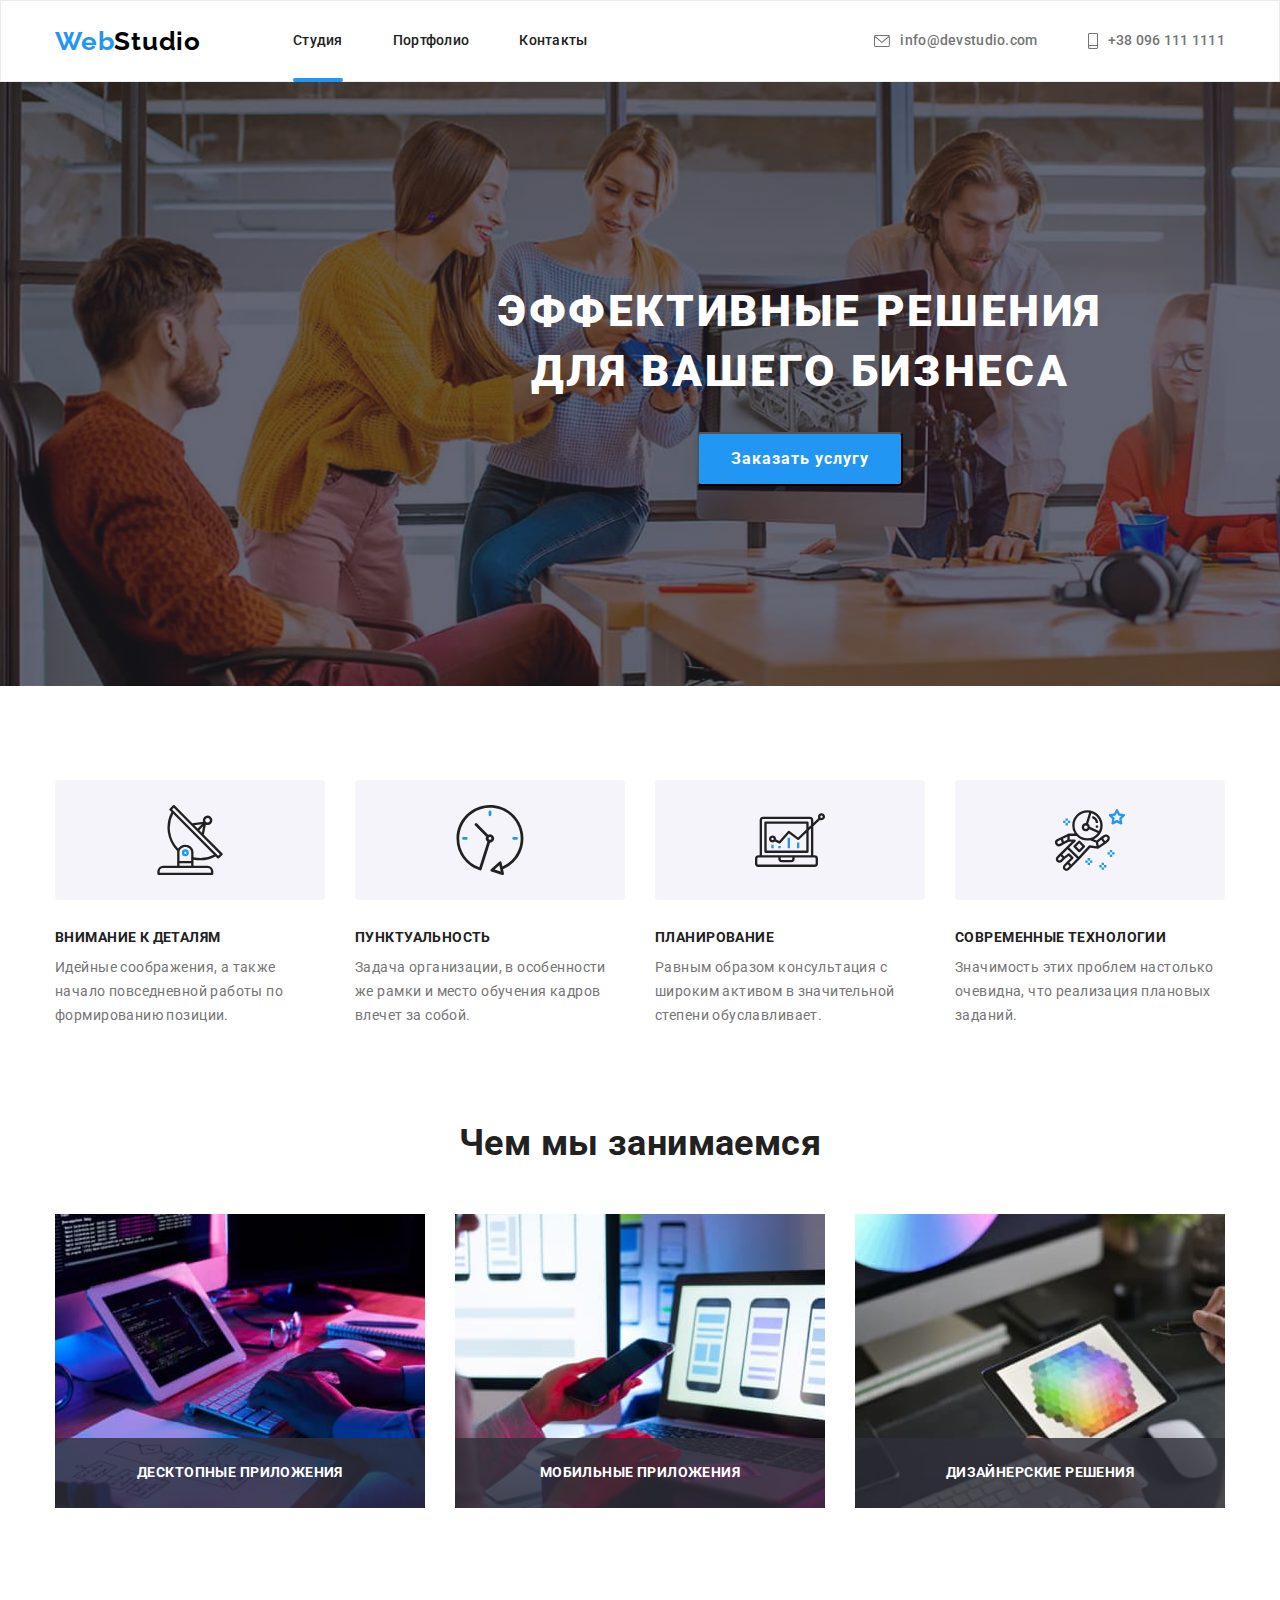
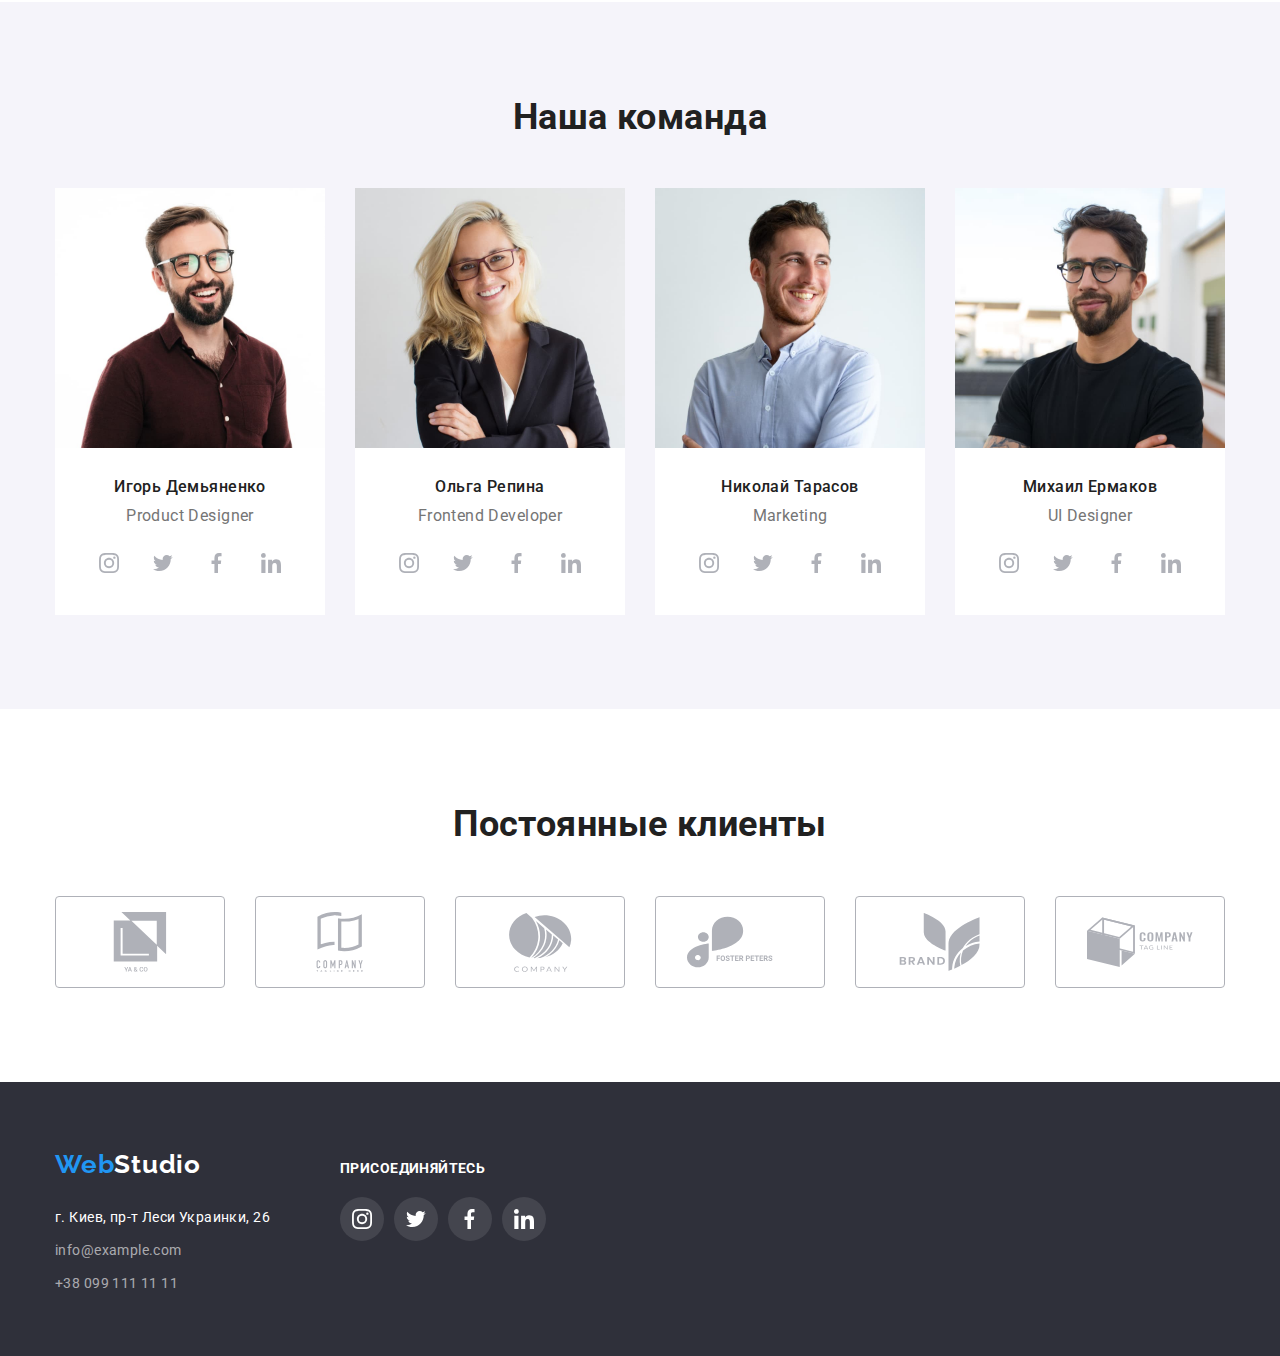
==== index.html @ 75824aaf "Previous homework" ====
<!DOCTYPE html>
<html lang="ru">
<head>
    <meta charset="UTF-8">
    <meta http-equiv="X-UA-Compatible" content="IE=edge">
    <meta name="viewport" content="width=device-width, initial-scale=1.0">
    <title>Главная</title>
    <link rel="stylesheet" href="https://cdnjs.cloudflare.com/ajax/libs/modern-normalize/1.1.0/modern-normalize.min.css">
    <link rel="preconnect" href="https://fonts.googleapis.com">
    <link rel="preconnect" href="https://fonts.gstatic.com" crossorigin>
    <link href="https://fonts.googleapis.com/css2?family=Raleway:wght@700&family=Roboto:wght@400;500;700;900&display=swap"
        rel="stylesheet">
    <link rel="stylesheet" href="./css/styles.css">
</head>
<body>

    <!-- header -->
    <header class="header">
        <div class="container  header-container">
            <nav class="nav">
                <a class="logo link" href="#">Web<span class="logo-header">Studio</span></a>
                <ul class="nav-list list">
                    <li class="nav-list-item"><a class="header-link link active-link" href="./index.html">Студия</a></li>
                    <li class="nav-list-item"><a class="header-link link" href="./portfolio.html">Портфолио</a></li>
                    <li class="nav-list-item"><a class="header-link link" href="">Контакты</a></li>
                </ul>
            </nav>
            <ul class="contacts-list list">
                <li class="contacts-list-item">
                    <a class="header-link link" href="mailto:info@devstudio.com">
                        <svg class="contacts-list-icon" width="16" height="12">
                            <use href="./images/icons.svg#icon-envelope"></use>
                        </svg>
                        info@devstudio.com
                    </a>
                </li>
                <li class="contacts-list-item">
                    <a class="header-link link" href="tel:+380961111111">
                        <svg class="contacts-list-icon" width="10" height="16">
                            <use href="./images/icons.svg#icon-smartphone"></use>
                        </svg>
                        +38 096 111 1111
                    </a>
                </li>
            </ul>
        </div>
    </header>
    <main>

        <!-- hero -->
        <section class="hero">
            <div class="container ">
                <h1 class="hero-title">Эффективные решения для вашего бизнеса</h1>
                <button class="hero-btn button" type='button' data-modal-open>Заказать услугу</button>
            </div>
        </section>

        <!-- our advantages -->
        <section class="advantages section">
            <div class="container ">
                <h2 class="visually-hidden">Наши преимущества</h2>
                <ul class="advantages-list list card-set">
                    <li class="advantages-list-item card-set-item">
                        <div class="thumb">
                            <svg class="advantages-icon" width="70" height="70">
                                <use href="./images/icons.svg#icon-antenna"></use>
                            </svg>
                        </div>
                        <h3 class="advantages-list-title">Внимание к деталям</h3>
                        <p class="advantages-list-paragraph">Идейные соображения, а также начало повседневной работы по формированию
                            позиции.</p>
                    </li>
                    <li class="advantages-list-item card-set-item">
                        <div class="thumb">
                            <svg class="advantages-icon" width="70" height="70">
                            <use href="./images/icons.svg#icon-clock"></use>
                        </svg>
                        </div>
                        <h3 class="advantages-list-title">Пунктуальность</h3>
                        <p class="advantages-list-paragraph">Задача организации, в особенности же рамки и место обучения кадров влечет
                            за собой.</p>
                    </li>
                    <li class="advantages-list-item card-set-item">
                        <div class="thumb">
                            <svg class="advantages-icon" width="70" height="70">
                                <use href="./images/icons.svg#icon-diagram"></use>
                            </svg>
                        </div>
                        <h3 class="advantages-list-title">Планирование</h3>
                        <p class="advantages-list-paragraph">Равным образом консультация с широким активом в значительной степени
                            обуславливает.</p>
                    </li>
                    <li class="advantages-list-item card-set-item">
                        <div class="thumb">
                            <svg class="advantages-icon" width="70" height="70">
                                <use href="./images/icons.svg#icon-astronaut"></use>
                            </svg>
                        </div>
                        <h3 class="advantages-list-title">Современные технологии</h3>
                        <p class="advantages-list-paragraph">Значимость этих проблем настолько очевидна, что реализация плановых
                            заданий.</p>
                    </li>
                </ul>
            </div>
        </section>

        <!-- what we do -->
        <section class="our-works section">
            <div class="container ">
                <h2 class="section-title">Чем мы занимаемся</h2>
                <ul class="our-works-list list card-set">
                    <li class="our-works-list-item card-set-item">
                        <img class="our-works-list-img" src="./images/what-we-do/photo1.jpg"
                        alt="Разработка десктопных приложений" width="370" height="294">
                        <div class="our-works-overlay">
                            <p class="our-works-direction">
                                Десктопные приложения
                            </p>
                        </div>
                    </li>
                    <li class="our-works-list-item card-set-item">
                        <img class="our-works-list-img" src="./images/what-we-do/photo2.jpg"
                        alt="Разработка мобильных приложений" width="370" height="294">
                        <div class="our-works-overlay">
                            <p class="our-works-direction">
                                Мобильные приложения
                            </p>
                        </div>
                    </li>
                    <li class="our-works-list-item card-set-item">
                        <img class="our-works-list-img" src="./images/what-we-do/photo3.jpg"
                        alt="Работа с графикой" width="370" height="294">
                        <div class="our-works-overlay">
                            <p class="our-works-direction">
                                Дизайнерские решения
                            </p>
                        </div>
                    </li>
                </ul>
            </div>
        </section>

        <!-- our team -->
        <section class="our-team section">
            <div class="container">
                <h2 class="section-title">Наша команда</h2>
                <ul class="our-team-list list card-set">
                    <li class="our-team-list-item card-set-item">
                        <img class="our-team-list-img" src="./images/our-team/photo1.jpg"
                            alt="Фото Игоря Демьяненко" width="270" height="260">
                        <div class="our-team-border">
                            <h3 class="our-team-list-name">Игорь Демьяненко</h3>
                            <p class="our-team-list-position">Product Designer</p>
                            <ul class="social-list list">
                                <li class="social-list-item">
                                    <a href="" class="social-link thumb" target="_blank" rel="noopener noreferrer">
                                        <svg class="social-icon" width="20" height="20">
                                            <use href="./images/icons.svg#icon-instagram"></use>
                                        </svg>
                                    </a>
                                </li>
                                <li class="social-list-item">
                                    <a href="" class="social-link thumb" target="_blank" rel="noopener noreferrer">
                                        <svg class="social-icon" width="20" height="20">
                                            <use href="./images/icons.svg#icon-twitter"></use>
                                        </svg>
                                    </a>
                                </li>
                                <li class="social-list-item">
                                    <a href="" class="social-link thumb" target="_blank" rel="noopener noreferrer">
                                        <svg class="social-icon" width="20" height="20">
                                            <use href="./images/icons.svg#icon-facebook"></use>
                                        </svg>
                                    </a>
                                </li>
                                <li class="social-list-item">
                                    <a href="" class="social-link thumb" target="_blank" rel="noopener noreferrer">
                                        <svg class="social-icon" width="20" height="20">
                                            <use href="./images/icons.svg#icon-linkedin"></use>
                                        </svg>
                                    </a>
                                </li>
                            </ul>
                        </div>
                    </li>
                    <li class="our-team-list-item card-set-item">
                        <img class="our-team-list-img" src="./images/our-team/photo2.jpg"
                            alt="Фото Ольги Репиной" width="270" height="260">
                        <div class="our-team-border">
                            <h3 class="our-team-list-name">Ольга Репина</h3>
                            <p class="our-team-list-position">Frontend Developer</p>
                            <ul class="social-list list">
                                <li class="social-list-item">
                                    <a href="" class="social-link thumb" target="_blank" rel="noopener noreferrer">
                                        <svg class="social-icon" width="20" height="20">
                                            <use href="./images/icons.svg#icon-instagram"></use>
                                        </svg>
                                    </a>
                                </li>
                                <li class="social-list-item">
                                    <a href="" class="social-link thumb" target="_blank" rel="noopener noreferrer">
                                        <svg class="social-icon" width="20" height="20">
                                            <use href="./images/icons.svg#icon-twitter"></use>
                                        </svg>
                                    </a>
                                </li>
                                <li class="social-list-item">
                                    <a href="" class="social-link thumb" target="_blank" rel="noopener noreferrer">
                                        <svg class="social-icon" width="20" height="20">
                                            <use href="./images/icons.svg#icon-facebook"></use>
                                        </svg>
                                    </a>
                                </li>
                                <li class="social-list-item">
                                    <a href="" class="social-link thumb" target="_blank" rel="noopener noreferrer">
                                        <svg class="social-icon" width="20" height="20">
                                            <use href="./images/icons.svg#icon-linkedin"></use>
                                        </svg>
                                    </a>
                                </li>
                            </ul>
                        </div>
                    </li>
                    <li class="our-team-list-item card-set-item">
                        <img class="our-team-list-img" src="./images/our-team/photo3.jpg"
                            alt="Фото Николая Тарасова" width="270" height="260">
                        <div class="our-team-border">
                            <h3 class="our-team-list-name">Николай Тарасов</h3>
                            <p class="our-team-list-position">Marketing</p>
                            <ul class="social-list list">
                                <li class="social-list-item">
                                    <a href="" class="social-link thumb" target="_blank" rel="noopener noreferrer">
                                        <svg class="social-icon" width="20" height="20">
                                            <use href="./images/icons.svg#icon-instagram"></use>
                                        </svg>
                                    </a>
                                </li>
                                <li class="social-list-item">
                                    <a href="" class="social-link thumb" target="_blank" rel="noopener noreferrer">
                                        <svg class="social-icon" width="20" height="20">
                                            <use href="./images/icons.svg#icon-twitter"></use>
                                        </svg>
                                    </a>
                                </li>
                                <li class="social-list-item">
                                    <a href="" class="social-link thumb" target="_blank" rel="noopener noreferrer">
                                        <svg class="social-icon" width="20" height="20">
                                            <use href="./images/icons.svg#icon-facebook"></use>
                                        </svg>
                                    </a>
                                </li>
                                <li class="social-list-item">
                                    <a href="" class="social-link thumb" target="_blank" rel="noopener noreferrer">
                                        <svg class="social-icon" width="20" height="20">
                                            <use href="./images/icons.svg#icon-linkedin"></use>
                                        </svg>
                                    </a>
                                </li>
                            </ul>
                        </div>
                    </li>
                    <li class="our-team-list-item card-set-item">
                        <img class="our-team-list-img" src="./images/our-team/photo4.jpg"
                            alt="Фото Михаила Ермакова" width="270" height="260">
                        <div class="our-team-border">
                            <h3 class="our-team-list-name">Михаил Ермаков</h3>
                            <p class="our-team-list-position">UI Designer</p>
                            <ul class="social-list list">
                                <li class="social-list-item">
                                    <a href="" class="social-link thumb" target="_blank" rel="noopener noreferrer">
                                        <svg class="social-icon" width="20" height="20">
                                            <use href="./images/icons.svg#icon-instagram"></use>
                                        </svg>
                                    </a>
                                </li>
                                <li class="social-list-item">
                                    <a href="" class="social-link thumb" target="_blank" rel="noopener noreferrer">
                                        <svg class="social-icon" width="20" height="20">
                                            <use href="./images/icons.svg#icon-twitter"></use>
                                        </svg>
                                    </a>
                                </li>
                                <li class="social-list-item">
                                    <a href="" class="social-link thumb" target="_blank" rel="noopener noreferrer">
                                        <svg class="social-icon" width="20" height="20">
                                            <use href="./images/icons.svg#icon-facebook"></use>
                                        </svg>
                                    </a>
                                </li>
                                <li class="social-list-item">
                                    <a href="" class="social-link thumb" target="_blank" rel="noopener noreferrer">
                                        <svg class="social-icon" width="20" height="20">
                                            <use href="./images/icons.svg#icon-linkedin"></use>
                                        </svg>
                                    </a>
                                </li>
                            </ul>
                        </div>
                    </li>
                </ul>
            </div>
        </section>
        
        <!-- our clients -->
        <section class="our-clients section">
            <div class="container">
                <h2 class="section-title">Постоянные клиенты</h2>
                <ul class="our-clients-list list card-set">
                    <li class="our-clients-list-item card-set-item">
                        <a href="" class="our-clients-link thumb" target="_blank" rel="noopener noreferrer">
                            <svg class="our-clients-icon" width="106" height="60">
                                <use href="./images/icons.svg#icon-group"></use>
                            </svg>
                        </a>
                    </li>
                    <li class="our-clients-list-item card-set-item">
                        <a href="" class="our-clients-link thumb" target="_blank" rel="noopener noreferrer">
                            <svg class="our-clients-icon" width="106" height="60">
                                <use href="./images/icons.svg#icon-group-1"></use>
                            </svg>
                        </a>
                    </li>
                    <li class="our-clients-list-item card-set-item">
                        <a href="" class="our-clients-link thumb" target="_blank" rel="noopener noreferrer">
                            <svg class="our-clients-icon" width="106" height="60">
                                <use href="./images/icons.svg#icon-group-2"></use>
                            </svg>
                        </a>
                    </li>
                    <li class="our-clients-list-item card-set-item">
                        <a href="" class="our-clients-link thumb" target="_blank" rel="noopener noreferrer">
                            <svg class="our-clients-icon" width="106" height="60">
                                <use href="./images/icons.svg#icon-group-3"></use>
                            </svg>
                        </a>
                    </li>
                    <li class="our-clients-list-item card-set-item">
                        <a href="" class="our-clients-link thumb" target="_blank" rel="noopener noreferrer">
                            <svg class="our-clients-icon" width="106" height="60">
                                <use href="./images/icons.svg#icon-group-4"></use>
                            </svg>
                        </a>
                    </li>
                    <li class="our-clients-list-item card-set-item">
                        <a href="" class="our-clients-link thumb" target="_blank" rel="noopener noreferrer">
                            <svg class="our-clients-icon" width="106" height="60">
                                <use href="./images/icons.svg#icon-group-5"></use>
                            </svg>
                        </a>
                    </li>
                </ul>
            </div>
        </section>
    </main>

    <!-- footer -->
    <footer class="footer">
        <div class="container">
            <div class="contacts-wrapper">
                <a class="logo link" href="#">Web<span class="logo-footer">Studio</span></a>
                <address class="contacts">
                    <ul class="contacts-list list">
                        <li class="contacts-list-item"><a class="footer-link link" href="https://goo.gl/maps/UioDf2v1WKbfTMuCA"
                                target="_blank" rel="noopener noreferrer">г. Киев, пр-т
                                Леси Украинки, 26</a></li>
                        <li class="contacts-list-item"><a class="footer-link link" href="mailto:info@example.com">info@example.com</a>
                        </li>
                        <li class="contacts-list-item"><a class="footer-link link" href="tel:+380991111111">+38 099 111
                                11 11</a></li>
                    </ul>
                </address>
            </div>
            <div class="social-links-wrapper">
                <h3 class="footer-title">Присоединяйтесь</h3>
                <ul class="social-list list">
                    <li class="social-list-item">
                        <a href="" class="social-link thumb" target="_blank" rel="noopener noreferrer">
                            <svg class="social-icon" width="20" height="20">
                                <use href="./images/icons.svg#icon-instagram"></use>
                            </svg>
                        </a>
                    </li>
                    <li class="social-list-item">
                        <a href="" class="social-link thumb" target="_blank" rel="noopener noreferrer">
                            <svg class="social-icon" width="20" height="20">
                                <use href="./images/icons.svg#icon-twitter"></use>
                            </svg>
                        </a>
                    </li>
                    <li class="social-list-item">
                        <a href="" class="social-link thumb" target="_blank" rel="noopener noreferrer">
                            <svg class="social-icon" width="20" height="20">
                                <use href="./images/icons.svg#icon-facebook"></use>
                            </svg>
                        </a>
                    </li>
                    <li class="social-list-item">
                        <a href="" class="social-link thumb" target="_blank" rel="noopener noreferrer">
                            <svg class="social-icon" width="20" height="20">
                                <use href="./images/icons.svg#icon-linkedin"></use>
                            </svg>
                        </a>
                    </li>
                </ul>
            </div>
        </div>
    </footer>

    <div class="backdrop is-hidden" data-modal>
        <div class="modal">
            <button type="button" class="modal-close-btn button" data-modal-close>
                <svg width="11" height="11">
                    <use href="./images/icons.svg#icon-close"></use>
                </svg>
            </button>
        </div>
    </div>

    <script src="./js/modal.js"></script>
</body>
</html>
---- css/styles.css ----
:root {
  --primary-font-family: "Roboto", sans-serif;
  --secondary-font-family: "Raleway", sans-serif;
  --primary-color: #212121;
  --secondary-color: #757575;
  --accent-color: #2196f3;
  --contacts-color: rgba(255, 255, 255, 0.6);
  --white-color: #fff;
  --black-color: #000;
  --icon-color: #AFB1B8;
  --background-color-hero: #C4C4C4;
  --background-color-footer: #2f303a;
  --secondary-background-color: #F5F4FA;
  --button-shadow-style: 0px 3px 1px rgba(0, 0, 0, 0.1),
    0px 1px 2px rgba(0, 0, 0, 0.08), 0px 2px 2px rgba(0, 0, 0, 0.12);
  --card-item: 3;
  --transition-cubic-bezier: cubic-bezier(0.4, 0, 0.2, 1);
  --transition-duration: 250ms;
  --modal-window-background-opacity: rgba(0, 0, 0, 0.2);
  --border-shadow: 0px 1px 3px rgba(0, 0, 0, 0.12),
  0px 1px 1px rgba(0, 0, 0, 0.14),
  0px 2px 1px rgba(0, 0, 0, 0.2);
}

body {
  font-family: var(--primary-font-family);
  color: var(--secondary-color);
  font-size: 14px;
  line-height: 1.71;
  letter-spacing: 0.03em;
}

h1,
h2,
h3,
h4,
h5,
h6,
p {
  margin-top: 0;
  margin-bottom: 0;
}

ul,
ol {
  margin-top: 0;
  margin-bottom: 0;
  padding-left: 0;
}

img {
  max-width: 100%;
  display: block;
  height: auto;
}

address {
  font-style: normal;
}

.list {
  list-style-type: none;
}

.link {
  text-decoration: none;
  color: inherit;
}

/* Start Components */

.header-link:hover,
.header-link:focus,
.footer-link:hover,
.footer-link:focus,
.contacts-list-icon:hover,
.contacts-list-icon:focus,
.our-clients-link:hover,
.our-clients-link:focus
.active-link {
  color: var(--accent-color);
}

.social-link:hover,
.social-link:focus,
.footer .social-link:hover,
.footer .social-link:focus {
  background-color: var(--accent-color);
}

.logo {
  color: var(--accent-color);
  font-family: var(--secondary-font-family);
  font-weight: 700;
  font-size: 26px;
  letter-spacing: 0.03em;
}

.visually-hidden {
  position: absolute;
  width: 1px;
  height: 1px;
  margin: -1px;
  padding: 0;
  overflow: hidden;
  border: 0;
  clip: rect(0 0 0 0);
}

.button:hover {
  cursor: pointer;
}

.button {
  font-size: 16px;
  font-family: inherit;
}

.container  {
  width: 1200px;
  padding-left: 15px;
  padding-right: 15px;
  margin-right: auto;
  margin-left: auto;
}

.section {
  padding-top: 94px;
  padding-bottom: 94px;
}

.section-title {
  margin-bottom: 50px;

  font-weight: 700;
  font-size: 36px;
  line-height: 1.17;
  text-align: center;
  color: var(--primary-color);
}

.card-set {
  display: flex;
  flex-wrap: wrap;
  margin-left: -30px;
  margin-top: -30px;
}

.card-set-item {
  flex-basis: calc(100% / var(--card-item) - 30px);
  margin-left: 30px;
  margin-top: 30px;
}

.thumb {
  display: flex;
  align-items: center;
  justify-content: center;
}

.social-list {
  display: flex;
  justify-content: center;
}

.social-list-item:not(:last-child) {
  margin-right: 10px;
}

/* End Components */

/* Start header */

.header {
  border: 1px solid #ECECEC;
}

.header-container {
  display: flex;
  align-items: center;
}

.nav {
  display: flex;
  align-items: center;
}

.header .logo {
  margin-right: 92px;
}

.logo-header {
  font-family: var(--secondary-font-family);
  font-weight: 700;
  font-size: 26px;
  color: var(--black-color);
}

.nav-list {
  display: flex;
  align-items: center;

  color: var(--primary-color);
}

.nav-list-item:not(:last-child) {
  margin-right: 50px;
}

.header-link {
  display: flex;
  align-items: center;
  position: relative;

  padding-top: 32px;
  padding-bottom: 32px;

  font-weight: 500;
  letter-spacing: 0.02em;
  line-height: 1.14;

  transition: color var(--transition-duration) var(--transition-cubic-bezier);
}

.active-link::after {
  content: "";
  display: block;
  position: absolute;
  bottom: -1px;
  right: 0;
  
  border-radius: 2px;
  width: 100%;
  height: 4px;

  background-color: var(--accent-color);
}

.header .contacts-list {
  display: flex;
  margin-left: auto;
}

.contacts-list-icon {
  margin-right: 10px;
  fill: current;
}

.header .contacts-list-item:not(:last-child) {
  margin-right: 50px;
}

/* End header */

/* Hero start */

.hero {
  margin-right: auto;
  margin-left: auto;
  padding-top: 200px;
  padding-bottom: 200px;
  width: 1600px;

  background-image: linear-gradient(rgba(47, 48, 58, 0.4), rgba(47, 48, 58, 0.4)), url("../images/hero/hero-background.jpg");
  background-size: cover;
  background-position: center;
  background-color: var(--background-color-hero);

  text-align: center;
}

.hero-title {
  margin-bottom: 30px;

  max-width: 696px;
  margin-right: auto;
  margin-left: auto;

  font-weight: 900;
  font-size: 44px;
  line-height: 1.36;
  letter-spacing: 0.06em;
  text-transform: uppercase;


  color: var(--white-color);
}

.hero-btn {
  min-width: 200px;
  padding: 10px 32px;

  font-weight: 700;
  line-height: 1.88;
  letter-spacing: 0.06em;
  background-color: var(--accent-color);
  box-shadow: 0px 4px 4px rgba(0, 0, 0, 0.15);
  border-radius: 4px;
  color: var(--white-color);
}

/* hero end */

/* advantages start */

.advantages {
  padding-bottom: 0;
  --card-item: 4;
}

.advantages .thumb {
  margin-bottom: 30px;
  height: 120px;

  background: var(--secondary-background-color);
  border-radius: 4px;
}

.advantages-list-title {
  font-weight: 700;
  font-size: inherit;
  line-height: 1.14;
  text-transform: uppercase;
  color: var(--primary-color);
  margin-bottom: 10px;
}

/* advantages end */

/* our works start */

.our-works-list-item {
  position: relative;
}

.our-works-overlay {
  position: absolute;
  bottom: 0;
  right: 0;
  
  display: flex;
  justify-content: center;
  align-items: center;

  width: 100%;
  height: 70px;

  background-color: rgba(47, 48, 58, 0.8);
}

.our-works-direction {
  line-height: 1.14;
  font-weight: 700;
  text-align: center;
  text-transform: uppercase;
  
  color: var(--white-color);
}

/* our works end */

/* our team start */

.our-team {
  background-color: var(--secondary-background-color);
  --card-item: 4;
}

.our-team-border {
  padding: 30px;

  background: var(--white-color);
  box-shadow: var(--border-shadow)
  border-radius: 0px 0px 4px 4px;
}

.our-team-list-name,
.our-team-list-position {
  font-size: 16px;
  line-height: 1.18;
  text-align: center;
}

.our-team-list-name {
  margin-bottom: 10px;

  font-weight: 500;
  color: var(--primary-color);
}

.our-team-list-position {
  margin-bottom: 16px;
}

.social-link {
  width: 44px;
  height: 44px;
  border-radius: 50%;
  transition: background-color var(--transition-duration) var(--transition-cubic-bezier);
}

.social-icon {
  fill: var(--icon-color);
  transition: fill var(--transition-duration) var(--transition-cubic-bezier);
}

.social-link:hover .social-icon,
.social-link:focus .social-icon {
  fill: var(--white-color);
}

/* our team end */

/* our clients start */

.our-clients {
  --card-item: 6;
}

.our-clients-link {
  border: 1px solid currentColor;
  border-radius: 4px;
  height: 92px;

  color: var(--icon-color);
  
  transition: color var(--transition-duration) var(--transition-cubic-bezier);
}

.our-clients-icon {
  fill: currentColor
}

/* our clients end */

/* footer start */

.footer {
  padding-top: 60px;
  padding-bottom: 60px;

  background-color: var(--background-color-footer);
}

.footer .container {
  display: flex;
  align-items: baseline;
}

.footer .logo {
  display: block;
  margin-bottom: 20px;
}

.logo-footer {
  font-family: var(--secondary-font-family);
  font-weight: 700;
  font-size: 26px;
  color: var(--white-color);
}

.contacts {
  font-style: inherit;
}

.footer .contacts-list-item:not(:last-child) {
  margin-bottom: 9px;
}

.footer-link[target="_blank"] {
  color: var(--white-color);
}

.footer-link {
  color: var(--contacts-color);
  transition: color var(--transition-duration) var(--transition-cubic-bezier);
}

.contacts-wrapper {
  margin-right: 70px;
}

.footer-title {
  margin-bottom: 20px;

  font-weight: 700;
  line-height: 1.14;
  font-size: inherit;
  text-transform: uppercase;
  color: var(--white-color);
}

.footer .social-link {
  background-color: rgba(255, 255, 255, 0.1);
}

.footer .social-icon {
  fill: var(--white-color);
}


/* footer end */

/* Modal window start*/

.backdrop {
  position: fixed;
  top: 0;
  left: 0;

  width: 100%;
  height: 100%;

  background-color: var(--modal-window-background-opacity);
  opacity: 1;
  transition: opacity var(--transition-duration) var(--transition-cubic-bezier), 
  visibility var(--transition-duration) var(--transition-cubic-bezier);
}

.modal {
  position: absolute;
  top: 50%;
  left: 50%;
  transform: translate(-50%, -50%);

  width: 528px;
  height: 580px;

  background: var(--white-color);
  box-shadow: var(--border-shadow);
  border-radius: 4px;
  transition: transform var(--transition-duration) var(--transition-cubic-bezier);
}

.backdrop.is-hidden {
  visibility: hidden;
  opacity: 0;
  pointer-events: none;
}

.backdrop.is-hidden .modal {
  transform: translate(-10%, -10%) scale(0.8);
}

.modal-close-btn {
  position: absolute;
  right: 0;
  top: 0;
  display: flex;
  justify-content: center;
  align-items: center;
  margin-top: 8px;
  margin-right: 8px;

  width: 30px;
  height: 30px;
  border-radius: 50%;

  background: var(--white-color);
  border: 1px solid rgba(0, 0, 0, 0.1);
}

/* Modal window end */

/* portfolio start */

.portfolio-filter-list {
  display: flex;
  justify-content: center;
  margin-bottom: 50px;
}

.portfolio-filter-item:not(:last-child) {
  margin-right: 8px;
}

.portfolio-filter-btn {
  padding: 6px 22px;

  font-weight: 500;
  line-height: 1.62;
  text-align: center;
  letter-spacing: inherit;
  background-color: var(--secondary-background-color);
  border-radius: 4px;
  border-style: none;
  
  transition: background-color var(--transition-duration) var(--transition-cubic-bezier), 
  box-shadow var(--transition-duration) var(--transition-cubic-bezier),
  color var(--transition-duration) var(--transition-cubic-bezier);
}

.active-button {
  background-color: var(--accent-color);
  box-shadow: var(--button-shadow-style);
  color: var(--white-color);
}

.portfolio-filter-btn:hover,
.portfolio-filter-btn:focus {
  background-color: var(--accent-color);
  box-shadow: var(--button-shadow-style);
  color: var(--white-color);
}

.portfolio-works-link:hover,
.portfolio-works-link:focus {
  box-shadow: 0px 1px 1px rgba(0, 0, 0, 0.12),
  0px 4px 4px rgba(0, 0, 0, 0.06),
  1px 4px 6px rgba(0, 0, 0, 0.16);
}

.portfolio-works-link {
  display: block;

  transition: box-shadow var(--transition-duration) var(--transition-cubic-bezier);
}

.portfolio-overlay-wrapper {
  position: relative;
  overflow: hidden;
}

.portfolio-overlay {
  position: absolute;
  top: 0;
  left: 0;
  transform: translateY(100%);
  display: flex;
  justify-content: center;
  align-items: center;

  width: 100%;
  height: 100%;
  

  background-color: rgba(33, 150, 243, 0.9);
  opacity: 0;
  transition: transform var(--transition-duration) var(--transition-cubic-bezier),
  opacity var(--transition-duration) var(--transition-cubic-bezier);
} 

.portfolio-works-link:hover .portfolio-overlay,
.portfolio-works-link:focus .portfolio-overlay {
  transform: translateY(0);
  opacity: 1
}

.portfolio-overlay-description {
  padding: 63px 24px;

  color: var(--white-color);

  font-size: 18px;
  line-height: 1.56;
}

.portfolio-works-title {
  margin-bottom: 4px;

  font-weight: 700;
  font-size: 18px;
  line-height: 2;
  letter-spacing: 0.06em;

  color: var(--primary-color);
}

.portfolio-works-paragraph {
  line-height: 1.87;
  font-size: 16px;
}

.portfolio-works-border {
  padding: 20px 24px;

  background: #FFFFFF;
  border: 1px solid #EEEEEE;
}

/* portfolio end */
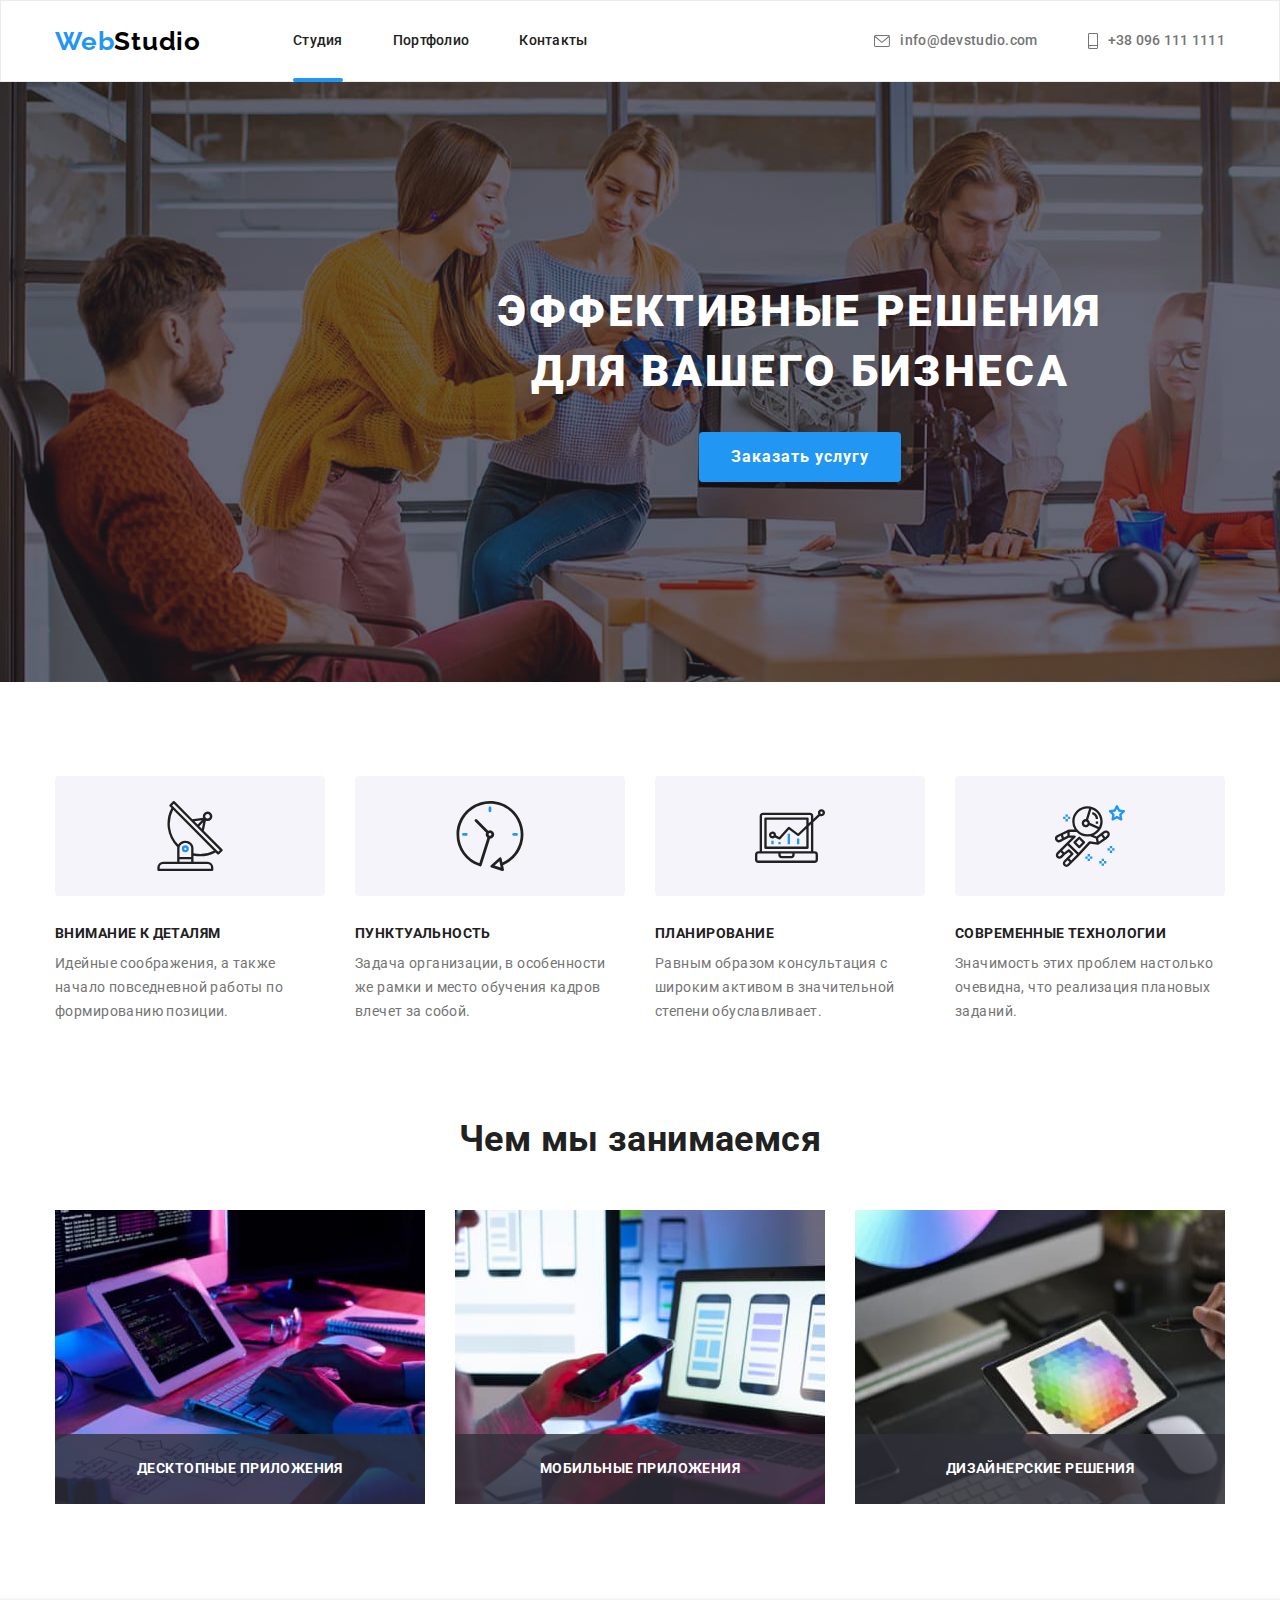
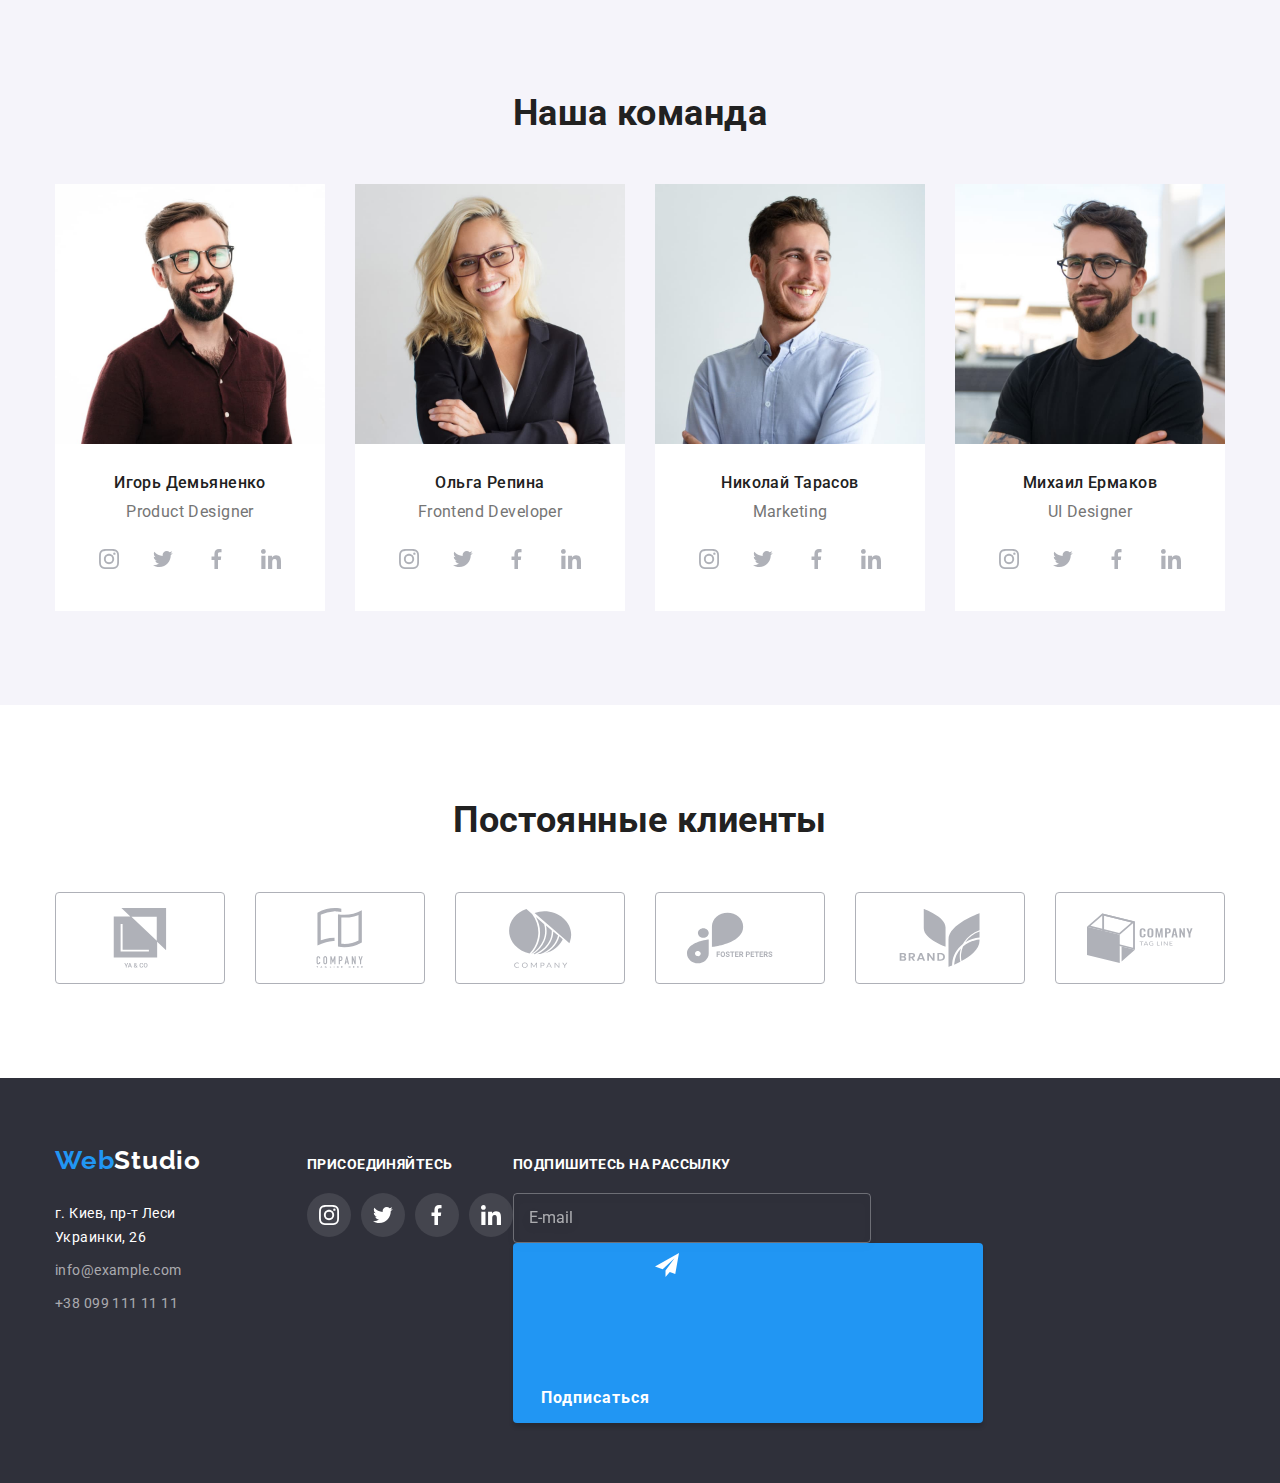
==== commit 2d751e85: "Added footer subscription form" ====
--- a/index.html
+++ b/index.html
@@ -51,7 +51,7 @@
         <section class="hero">
             <div class="container ">
                 <h1 class="hero-title">Эффективные решения для вашего бизнеса</h1>
-                <button class="hero-btn button" type='button' data-modal-open>Заказать услугу</button>
+                <button class="main-btn button" type='button' data-modal-open>Заказать услугу</button>
             </div>
         </section>
 
@@ -403,9 +403,20 @@
                     </li>
                 </ul>
             </div>
+            <form class="subscription-form">
+                <p class="footer-title">Подпишитесь на рассылку</p>
+                <input class="subscription-input" type="email" name="subcription_email" placeholder="E-mail">
+                <button class="main-btn button" type="submit">
+                    Подписаться
+                    <svg>
+                        <use href="./images/icons.svg#send-letter" width="24" height="24"></use>
+                    </svg>
+                </button>
+            </form>
         </div>
     </footer>
 
+<!-- Don't forget to add is-hidden back -->
     <div class="backdrop is-hidden" data-modal>
         <div class="modal">
             <button type="button" class="modal-close-btn button" data-modal-close>
--- a/css/styles.css
+++ b/css/styles.css
@@ -114,6 +114,22 @@
 .button {
   font-size: 16px;
   font-family: inherit;
+  border: none;
+}
+
+.main-btn {
+  padding: 10px 32px;
+
+  min-width: 200px;
+  border-radius: 4px;
+
+  background-color: var(--accent-color);
+  box-shadow: 0px 4px 4px rgba(0, 0, 0, 0.15);
+  color: var(--white-color);
+
+  font-weight: 700;
+  line-height: 1.88;
+  letter-spacing: 0.06em;
 }
 
 .container  {
@@ -286,19 +302,6 @@
   color: var(--white-color);
 }
 
-.hero-btn {
-  min-width: 200px;
-  padding: 10px 32px;
-
-  font-weight: 700;
-  line-height: 1.88;
-  letter-spacing: 0.06em;
-  background-color: var(--accent-color);
-  box-shadow: 0px 4px 4px rgba(0, 0, 0, 0.15);
-  border-radius: 4px;
-  color: var(--white-color);
-}
-
 /* hero end */
 
 /* advantages start */
@@ -498,6 +501,35 @@
   fill: var(--white-color);
 }
 
+.subscription-form {
+  margin-left: auto;
+}
+
+.footer .main-btn {
+  padding: 10px 28px;
+}
+
+.subscription-input {
+  margin-right: 10px;
+  padding: 15px;
+
+  width: 358px;
+  height: 50px;
+  border: 1px solid rgba(255, 255, 255, 0.3);
+  border-radius: 4px;
+
+  filter: drop-shadow(0px 4px 4px rgba(0, 0, 0, 0.15));
+  background-color: rgba(0, 0, 0, 0);
+  caret-color: var(--white-color);
+  color: var(--white-color);
+}
+
+.subscription-input::placeholder {
+  color: rgba(255, 255, 255, 0.6);
+  
+  font-size: 16px;
+  line-height: 1.25;
+}
 
 /* footer end */
 
@@ -583,7 +615,6 @@
   letter-spacing: inherit;
   background-color: var(--secondary-background-color);
   border-radius: 4px;
-  border-style: none;
   
   transition: background-color var(--transition-duration) var(--transition-cubic-bezier), 
   box-shadow var(--transition-duration) var(--transition-cubic-bezier),
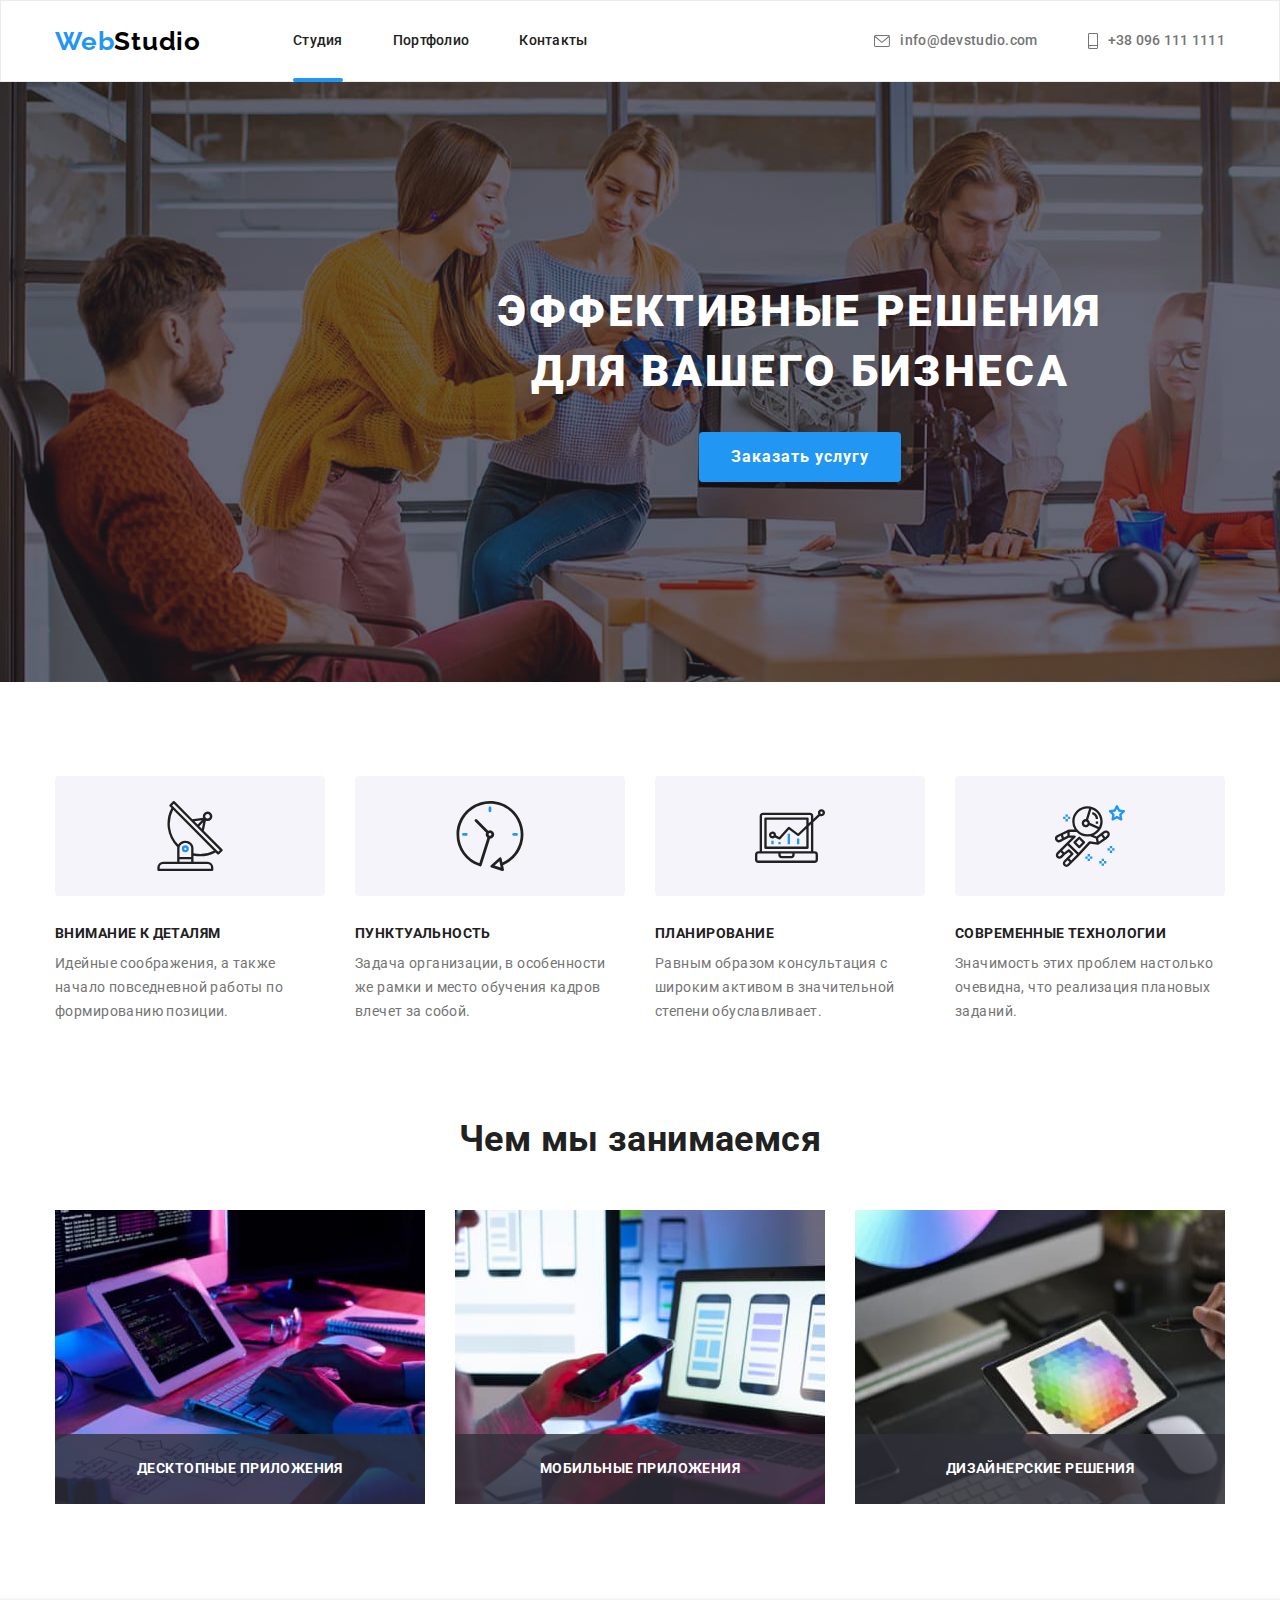
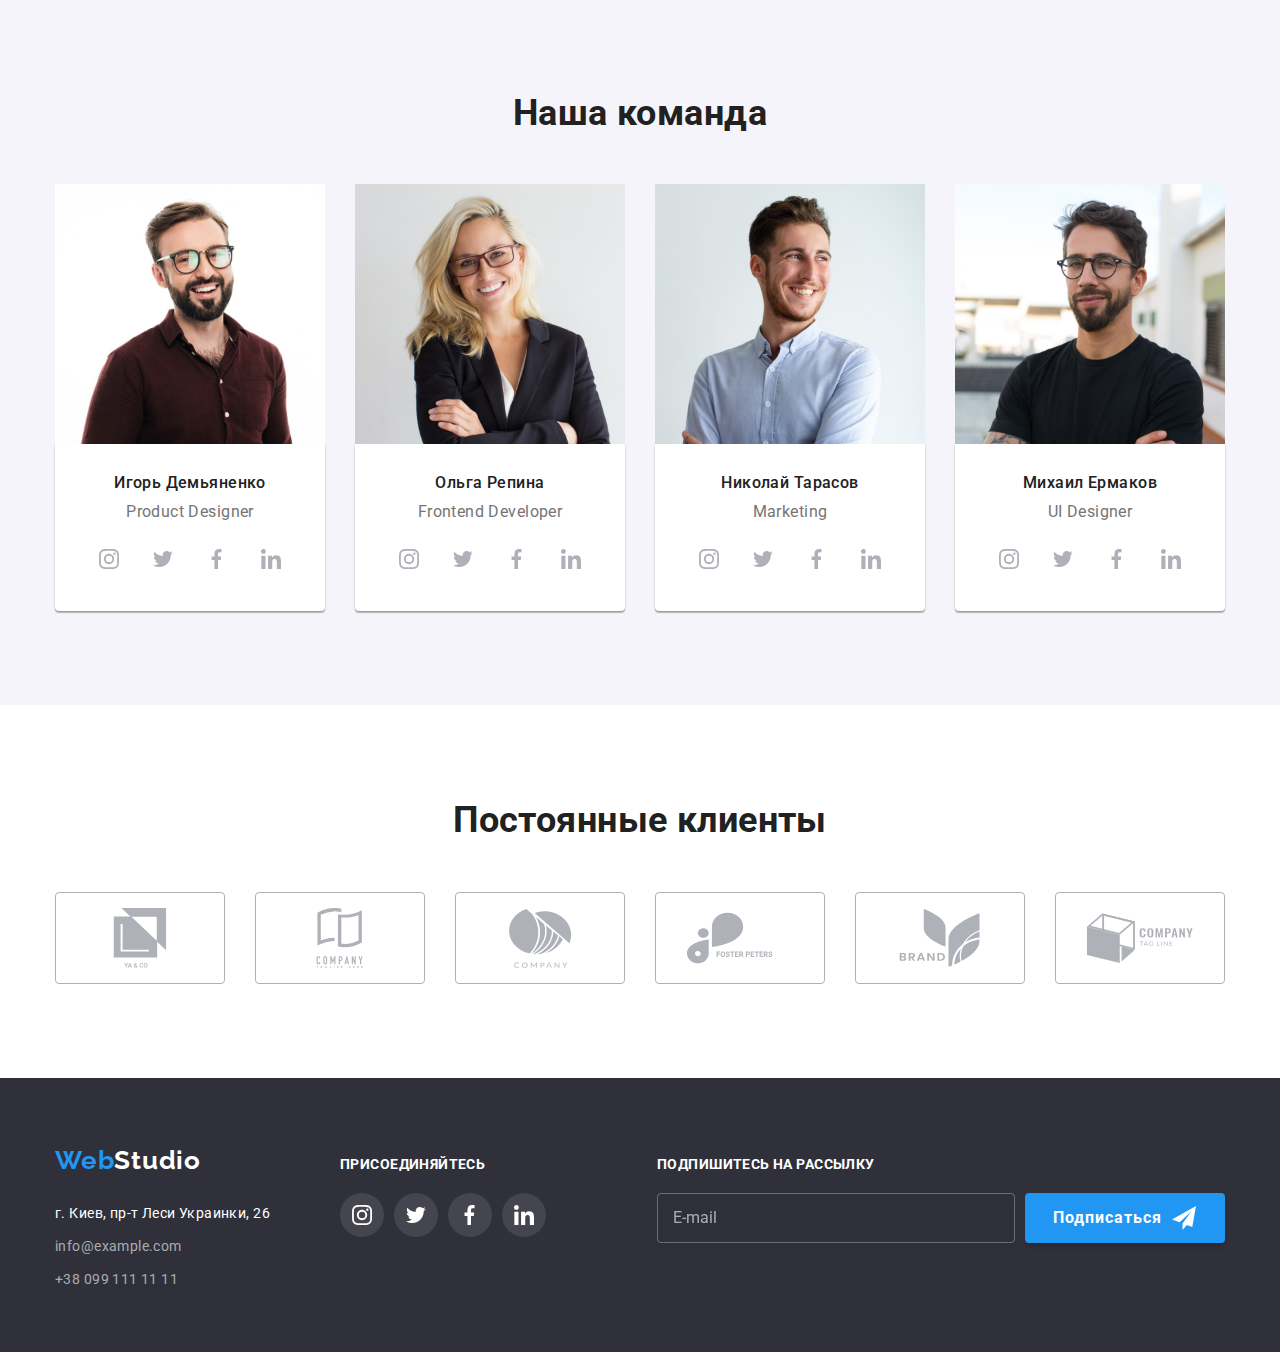
==== commit 9e6cb237: "Completed homework" ====
--- a/index.html
+++ b/index.html
@@ -405,13 +405,15 @@
             </div>
             <form class="subscription-form">
                 <p class="footer-title">Подпишитесь на рассылку</p>
-                <input class="subscription-input" type="email" name="subcription_email" placeholder="E-mail">
-                <button class="main-btn button" type="submit">
-                    Подписаться
-                    <svg>
-                        <use href="./images/icons.svg#send-letter" width="24" height="24"></use>
-                    </svg>
-                </button>
+                <div class="subscription-send-wrapper">
+                    <input class="subscription-input" type="email" name="subcription_email" placeholder="E-mail">
+                    <button class="main-btn button" type="submit">
+                        Подписаться
+                        <svg class="subscription-send-icon" width="24" height="24">
+                            <use href="./images/icons.svg#send-letter"></use>
+                        </svg>
+                    </button>
+                </div>
             </form>
         </div>
     </footer>
@@ -424,6 +426,43 @@
                     <use href="./images/icons.svg#icon-close"></use>
                 </svg>
             </button>
+            <form class="contact-form-modal">
+                <p class="contact-form-title">Оставьте свои данные, мы вам перезвоним</p>
+                <label class="contact-form-label">
+                    Имя
+                    <input class="contact-form-input" type="text" name="user_name" required>
+                    <svg class="contact-form-input-icon" width="18" height="18">
+                        <use href="./images/icons.svg#person-black"></use>
+                    </svg>
+                </label>
+                <label class="contact-form-label">
+                    Телефон
+                    <input class="contact-form-input" type="tel" name="user_phone" required>
+                    <svg class="contact-form-input-icon" width="18" height="18">
+                        <use href="./images/icons.svg#phone-black"></use>
+                    </svg>
+                </label>
+                <label class="contact-form-label">
+                    Почта
+                    <input class="contact-form-input" type="email" name="user_email" required>
+                    <svg class="contact-form-input-icon" width="18" height="18">
+                        <use href="./images/icons.svg#email-black"></use>
+                    </svg>
+                </label>
+                <label class="contact-form-label">
+                    Комментарий
+                    <textarea class="contact-form-input" name="user_comment" placeholder="Введите текст"></textarea>
+                </label>
+                <div class="contact-form-checkbox-wrapper">
+                    <input class="contact-form-checkbox-input visually-hidden" type="checkbox" name="user_agreement" id="user-agreement-checkbox" required>
+                    <label class="contact-form-checkbox-label" for="user-agreement-checkbox">
+                        Соглашаюсь с рассылкой и принимаю<a class="contact-form-checkbox-link" href="#">Условия договора</a>
+                    </label>
+                </div>
+                <button class="main-btn button" type="submit">
+                    Отправить
+                </button>
+            </form>
         </div>
     </div>
 
--- a/css/styles.css
+++ b/css/styles.css
@@ -130,6 +130,7 @@
   font-weight: 700;
   line-height: 1.88;
   letter-spacing: 0.06em;
+  transition: background-color var(--transition-duration) var(--transition-cubic-bezier);
 }
 
 .container  {
@@ -373,7 +374,7 @@
   padding: 30px;
 
   background: var(--white-color);
-  box-shadow: var(--border-shadow)
+  box-shadow: var(--border-shadow);
   border-radius: 0px 0px 4px 4px;
 }
 
@@ -505,8 +506,8 @@
   margin-left: auto;
 }
 
-.footer .main-btn {
-  padding: 10px 28px;
+.subscription-send-wrapper {
+  display: flex;
 }
 
 .subscription-input {
@@ -531,9 +532,21 @@
   line-height: 1.25;
 }
 
+.footer .main-btn {
+  display: flex;
+  align-items: center;
+  padding: 10px 28px;
+}
+
+.subscription-send-icon {
+  display: flex;
+  align-items: center;
+  margin-left: 10px;
+}
+
 /* footer end */
 
-/* Modal window start*/
+/* Modal start*/
 
 .backdrop {
   position: fixed;
@@ -557,6 +570,7 @@
 
   width: 528px;
   height: 580px;
+  padding: 32px 46px 40px;
 
   background: var(--white-color);
   box-shadow: var(--border-shadow);
@@ -588,11 +602,150 @@
   height: 30px;
   border-radius: 50%;
 
-  background: var(--white-color);
+  background-color: var(--white-color);
   border: 1px solid rgba(0, 0, 0, 0.1);
-}
-
-/* Modal window end */
+  transition: fill var(--transition-duration) var(--transition-cubic-bezier);
+}
+
+.modal-close-btn:hover,
+.modal-close-btn:focus,
+.modal-close-btn:active {
+  fill: var(--accent-color);
+}
+
+.contact-form-modal {
+  display: flex;
+  flex-direction: column;
+  align-items: center;
+}
+
+.contact-form-title {
+  margin-bottom: 12px;
+
+  color: var(--primary-color);
+
+  font-size: 20px;
+  font-weight: 700;
+  line-height: 1.15;
+}
+
+.contact-form-label {
+  position: relative;
+  display: flex;
+  flex-direction: column;
+  margin-bottom: 10px;
+
+  font-size: 12px;
+  line-height: 1.17;
+  letter-spacing: 0.01em;
+}
+
+.contact-form-label:last-child {
+  margin-bottom: 20px;
+}
+
+.contact-form-input-icon {
+  position: absolute;
+  top: 50%;
+  left: 12px;
+
+  transition: fill var(--transition-duration) var(--transition-cubic-bezier);
+}
+
+.contact-form-input:focus + .contact-form-input-icon {
+  fill: var(--accent-color);
+}
+
+.contact-form-input:focus {
+  outline: none;
+  border-color: var(--accent-color);
+}
+
+.contact-form-input {
+  padding: 12px 42px;
+  margin-top: 4px;
+
+  width: 448px;
+  height: 40px;
+  border: 1px solid rgba(33, 33, 33, 0.2);
+  border-radius: 4px;
+
+  transition: border-color var(--transition-duration) var(--transition-cubic-bezier);
+}
+
+textarea.contact-form-input {
+  padding: 12px 16px;
+
+  height: 120px;
+  resize: none;
+}
+
+.contact-form-input::placeholder {
+  font-size: 12px;
+  line-height: 14px;
+  letter-spacing: 0.01em;
+  color: rgba(117, 117, 117, 0.5);
+}
+
+.contact-form-checkbox-wrapper {
+  margin-bottom: 30px;
+}
+
+.contact-form-checkbox-input {
+  margin-right: 6px;
+}
+
+.contact-form-checkbox-label {
+  display: flex;
+  align-items: center;
+}
+
+.contact-form-checkbox-label::before {
+  display: inline-block;
+  content: "";
+  margin-right: 8px;
+
+  width: 16px;
+  height: 15px;
+
+  border: 1px solid var(--icon-color);
+  border-radius: 2px;
+
+  cursor: pointer;
+  transition: background-color var(--transition-duration) var(--transition-cubic-bezier);
+}
+
+.contact-form-checkbox-input:checked + .contact-form-checkbox-label::before {
+  background-color: var(--accent-color);
+  background-image: url('../images/icon-check.svg');
+  background-repeat: no-repeat;
+  background-position: center;
+  border: none;
+  outline: none;
+  border-radius: 2px;
+}
+
+.contact-form-checkbox-input:focus + .contact-form-checkbox-label::before {
+  outline: 1px solid black;
+}
+
+
+.contact-form-checkbox-link {
+  text-decoration-line: underline;
+  color: var(--accent-color);
+}
+
+.modal .main-btn {
+  padding: 10px 55px;
+}
+
+.main-btn:hover,
+.main-btn:focus,
+.main-btn:active {
+  background-color: #188CE8;
+}
+
+/* Modal end */
 
 /* portfolio start */
 
